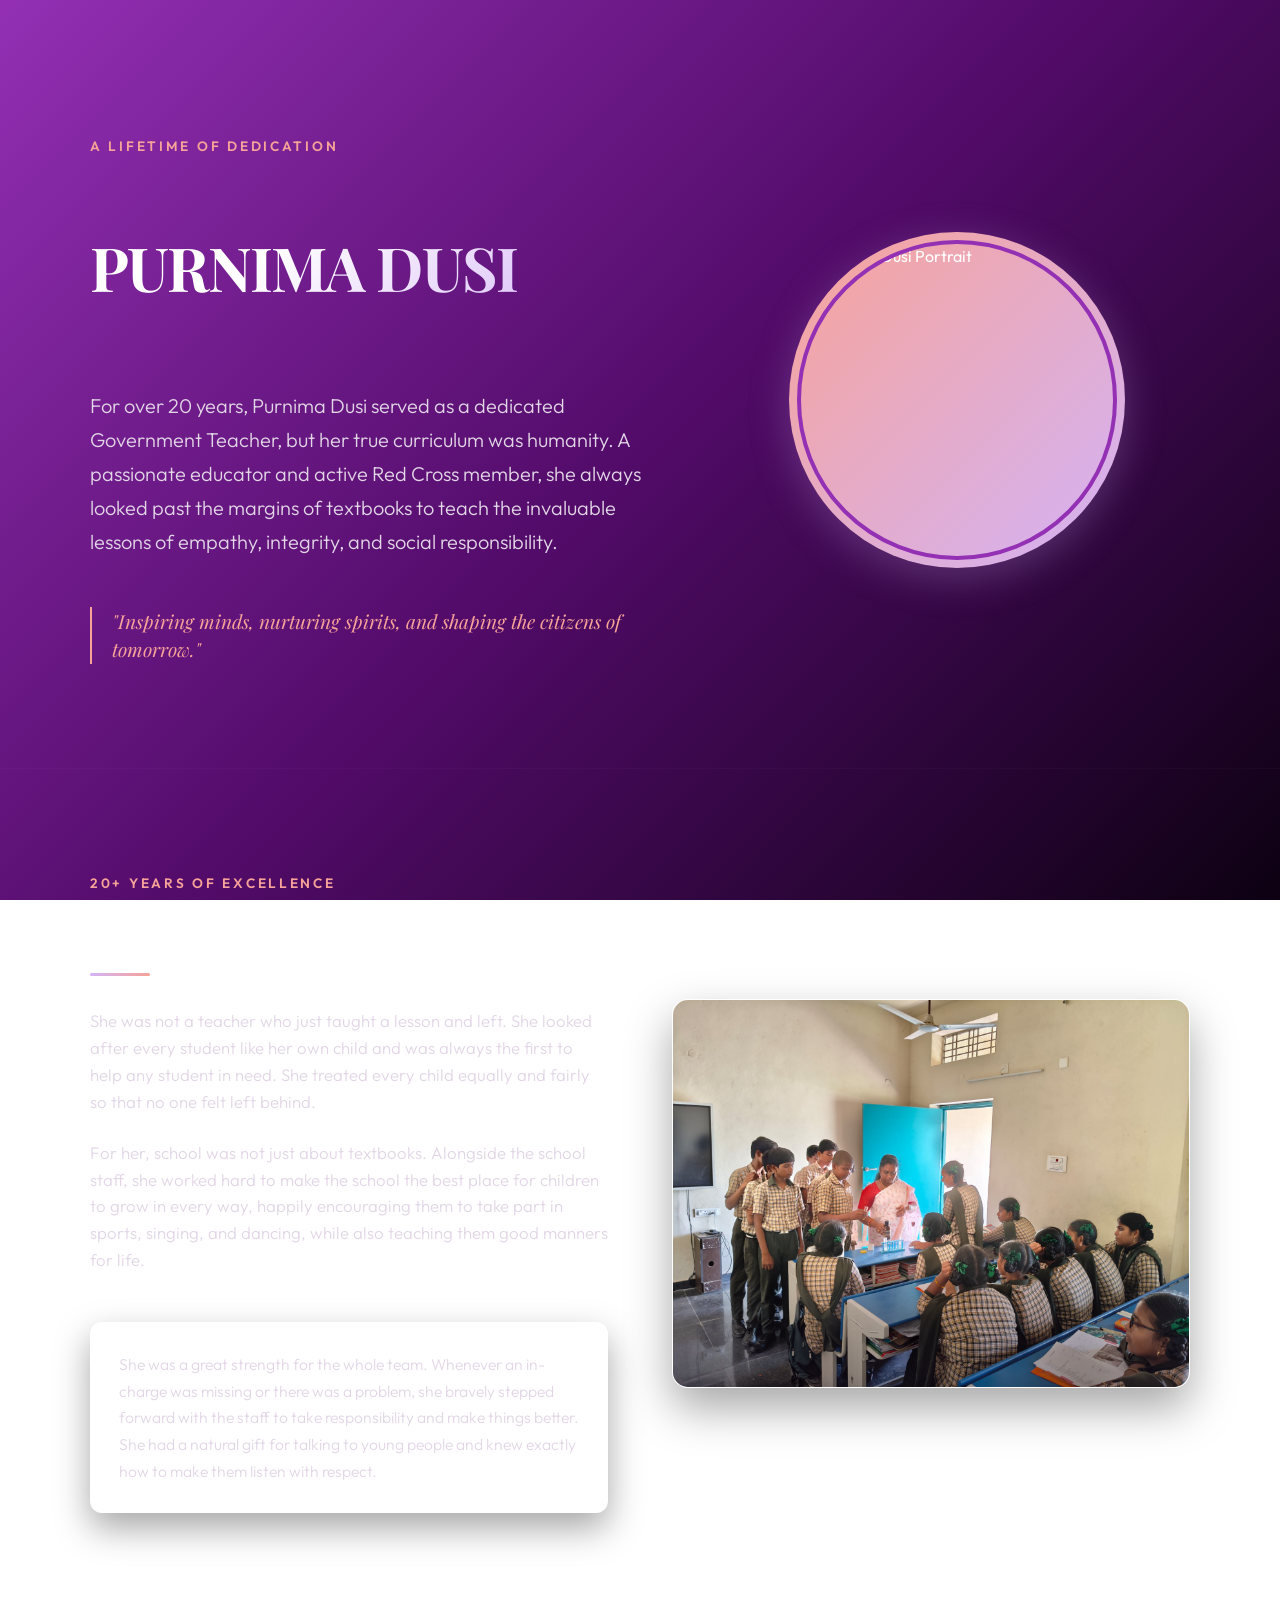
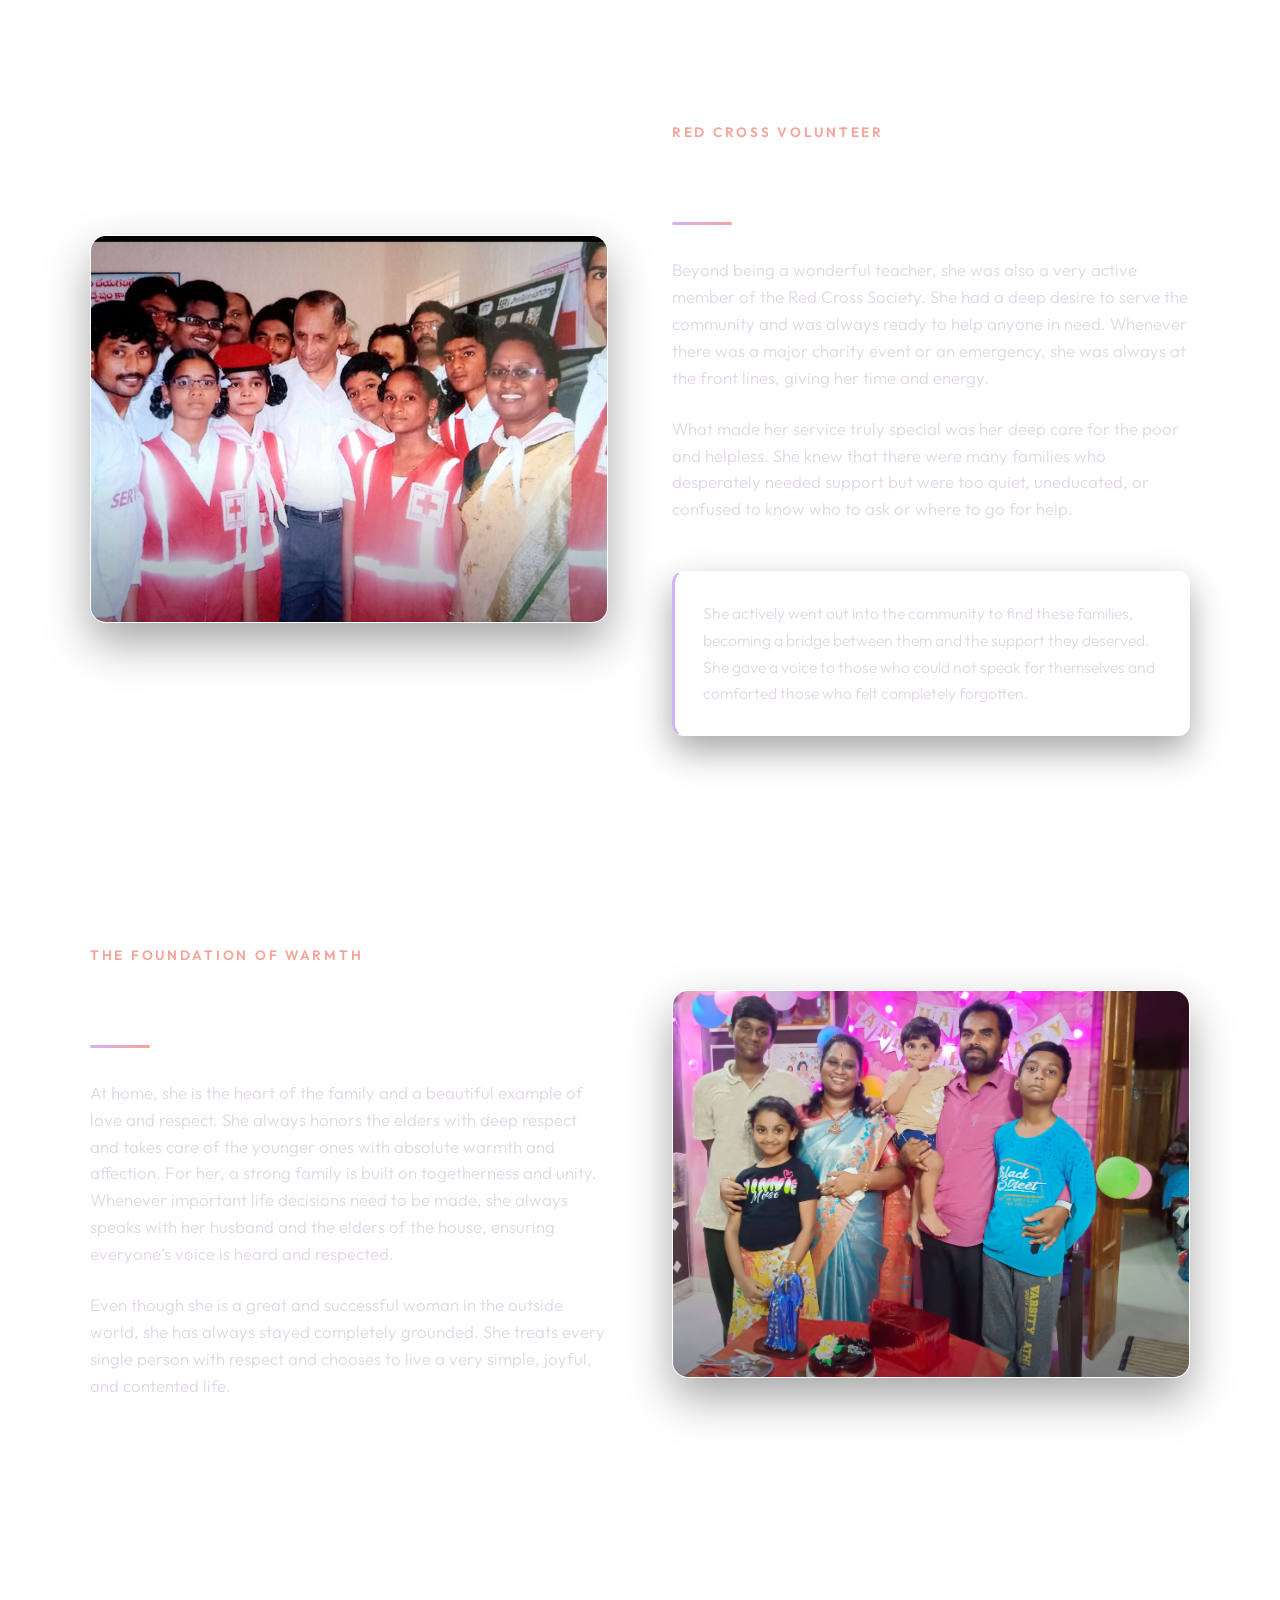
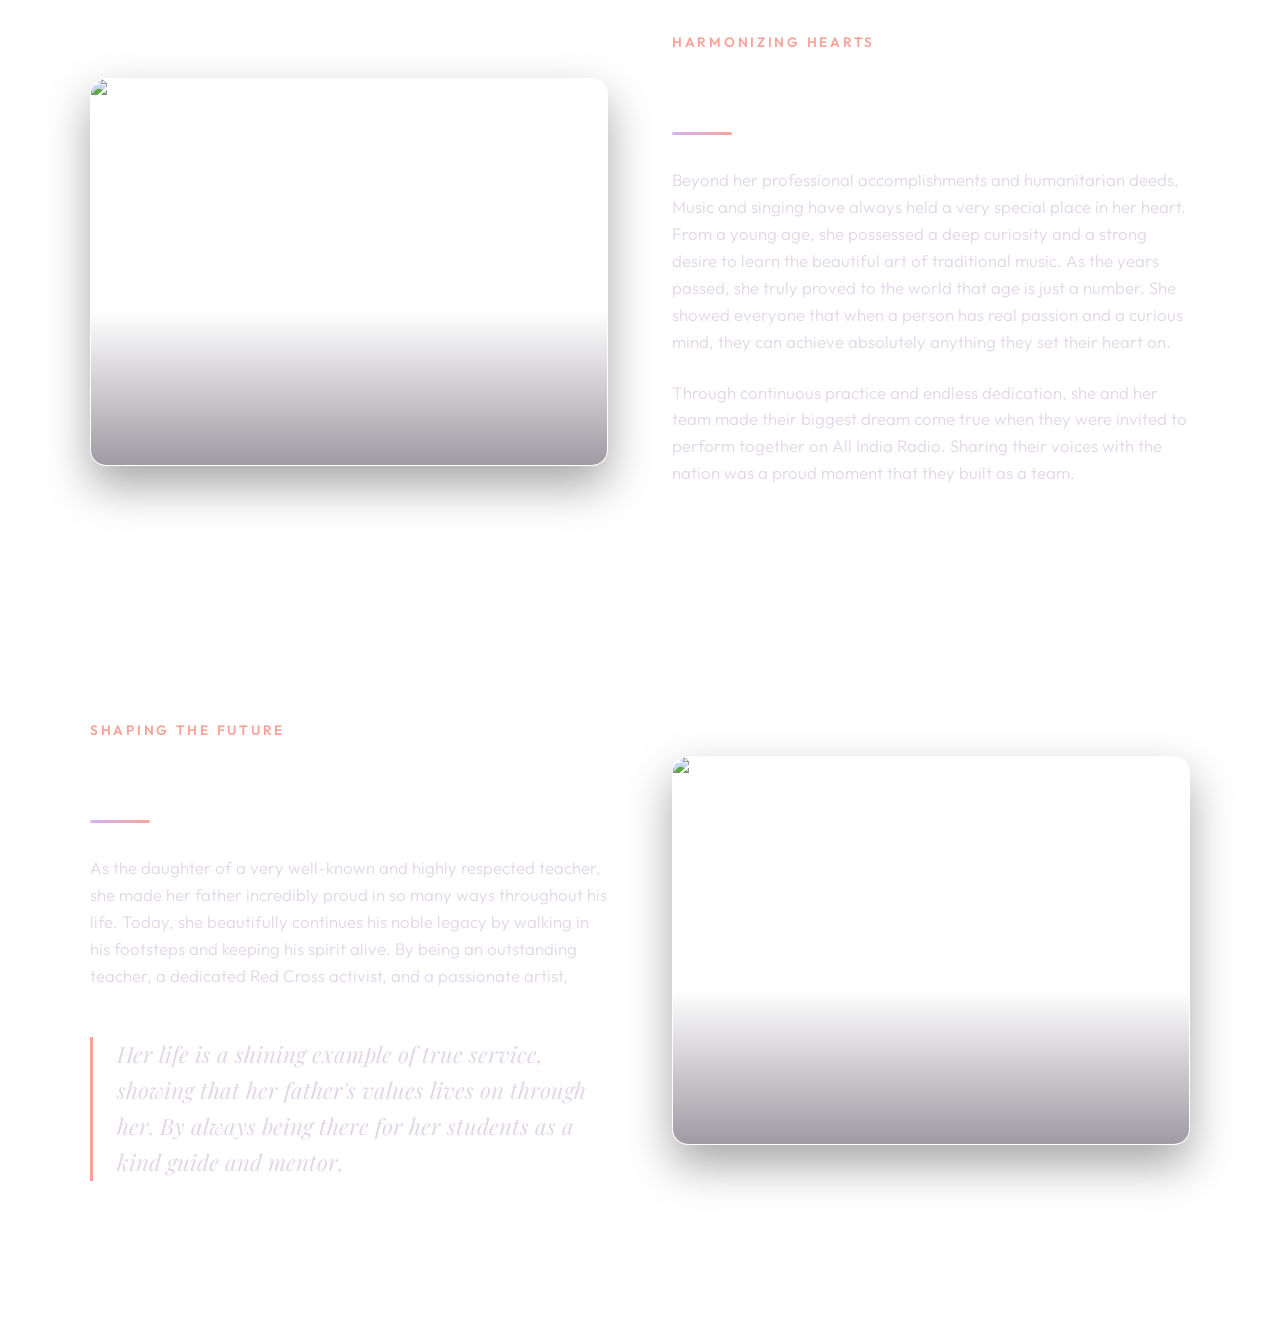
==== index.html @ 0628bf74 "Add files via upload" ====
<!DOCTYPE html>
<html lang="en">
<head>
    <meta charset="UTF-8">
    <meta name="viewport" content="width=device-width, initial-scale=1.0">
    <title>Purnima Dusi | A Lifetime of Empathy & Education</title>
    
    <!-- Google Fonts -->
    <link rel="preconnect" href="https://fonts.googleapis.com">
    <link rel="preconnect" href="https://fonts.gstatic.com" crossorigin>
    <link href="https://fonts.googleapis.com/css2?family=Outfit:wght@300;400;500;600;700&family=Playfair+Display:ital,wght@0,400;0,600;0,700;1,400&display=swap" rel="stylesheet">
    
    <link rel="stylesheet" href="style.css">
</head>
<body>

    <main class="main-content">
        
        <!-- Hero / About Section -->
        <!-- Hero / About Section -->
        <section class="section hero-section" id="profile">
            <div class="grid-container hero-grid">
                <span class="section-tagline">A Lifetime of Dedication</span>
                <h1 class="name">PURNIMA DUSI</h1>
                
                <div class="hero-image-wrapper">
                    <div class="image-border-glow">
                        <img src="./assets/profile.jpg" alt="Purnima Dusi Portrait" class="profile-img">
                    </div>
                </div>
                
                <div class="hero-description-block">
                    <p class="lead-text">
                        For over 20 years, Purnima Dusi served as a dedicated Government Teacher, 
                        but her true curriculum was humanity. A passionate educator and active Red Cross member,
                        she always looked past the margins of textbooks to teach the invaluable lessons of 
                        empathy, integrity, and social responsibility.
                    </p>
                    <blockquote class="hero-quote">
                        "Inspiring minds, nurturing spirits, and shaping the citizens of tomorrow."
                    </blockquote>
                </div>
            </div>
        </section>

        <!-- Profession Section -->
        <section class="section scroll-section" id="profession">
            <div class="grid-container item-grid">
                <div class="content-side">
                    <span class="section-tagline">20+ Years of Excellence</span>
                    <h2>Educator & Mentor</h2>
                    <div class="divider"></div>
                    <p>
                        She was not a teacher who just taught a lesson and left. She looked after every student
                        like her own child and was always the first to help any student in need. She treated every 
                        child equally and fairly so that no one felt left behind. 
                    </p>
                    <p>
                        For her, school was not just about textbooks. Alongside the school staff, she worked hard to make 
                        the school the best place for children to grow in every way, happily encouraging them to take 
                        part in sports, singing, and dancing, while also teaching them good manners for life.
                    </p>
                    <div class="highlight-box">
                        <p>
                            She was a great strength for the whole team. Whenever an in-charge was missing or there was a problem,
                            she bravely stepped forward with the staff to take responsibility and make things better. 
                            She had a natural gift for talking to young people and knew exactly how to make them listen with respect.
                        </p>
                    </div>
                </div>
                <div class="image-side">
                    <div class="panel-card-wrapper">
                        <img src="./assets/teaching.jpeg" alt="Purnima Dusi in classroom" class="panel-img">
                    </div>
                </div>
            </div>
        </section>

        <!-- Service Section -->
        <section class="section scroll-section" id="service">
            <div class="grid-container item-grid reverse-layout">
                <div class="content-side">
                    <span class="section-tagline">Red Cross Volunteer</span>
                    <h2>Humanitarian Service</h2>
                    <div class="divider"></div>
                    <p>
                        Beyond being a wonderful teacher, she was also a very active member of the Red Cross Society.
                        She had a deep desire to serve the community and was always ready to help anyone in need.
                        Whenever there was a major charity event or an emergency, she was always at the front lines,
                        giving her time and energy.
                    </p>
                    <p>
                        What made her service truly special was her deep care for the poor and helpless. 
                        She knew that there were many families who desperately needed support but were too quiet,
                        uneducated, or confused to know who to ask or where to go for help.
                    </p>
                    <div class="highlight-box accent-highlight">
                        <p>
                            She actively went out into the community to find these families, becoming a bridge between 
                            them and the support they deserved. She gave a voice to those who could not speak for 
                            themselves and comforted those who felt completely forgotten.
                        </p>
                    </div>
                </div>
                <div class="image-side">
                    <div class="panel-card-wrapper">
                        <img src="./assets/redcross.jpeg" alt="Purnima Dusi Red Cross Service" class="panel-img">
                    </div>
                </div>
            </div>
        </section>

        <!-- Family Section -->
        <section class="section scroll-section" id="family">
            <div class="grid-container item-grid">
                <div class="content-side">
                    <span class="section-tagline">The Foundation of Warmth</span>
                    <h2>A Great Family Woman</h2>
                    <div class="divider"></div>
                    <p>
                        At home, she is the heart of the family and a beautiful example of love and respect. She always 
                        honors the elders with deep respect and takes care of the younger ones with absolute warmth and 
                        affection. For her, a strong family is built on togetherness and unity. Whenever important life 
                        decisions need to be made, she always speaks with her husband and the elders of the house, 
                        ensuring everyone’s voice is heard and respected.
                    </p>
                    <p>
                        Even though she is a great and successful woman in the outside world, she has always stayed 
                        completely grounded. She treats every single person with respect and chooses to live a very 
                        simple, joyful, and contented life.
                    </p>
                </div>
                <div class="image-side">
                    <div class="panel-card-wrapper">
                        <img src="./assets/family.jpeg" alt="Family Memories" class="panel-img">
                    </div>
                </div>
            </div>
        </section>

        <!-- Music Section -->
        <section class="section scroll-section" id="music">
            <div class="grid-container item-grid reverse-layout">
                <div class="content-side">
                    <span class="section-tagline">Harmonizing Hearts</span>
                    <h2>Love for Music</h2>
                    <div class="divider"></div>
                    <p>
                        Beyond her professional accomplishments and humanitarian deeds, Music and singing have always held a
                        very special place in her heart. From a young age, she possessed a deep curiosity and a strong desire 
                        to learn the beautiful art of traditional music. As the years passed, she truly proved to the world 
                        that age is just a number. She showed everyone that when a person has real passion and a curious mind,
                        they can achieve absolutely anything they set their heart on.
                    </p>
                    <p>
                        Through continuous practice and endless dedication, she and her team made their biggest dream come
                        true when they were invited to perform together on All India Radio. Sharing their voices with the nation 
                        was a proud moment that they built as a team.
                    </p>
                </div>
                <div class="image-side">
                    <div class="panel-card-wrapper">
                        <img src="./assets/air.jpg" alt="Music and Art" class="panel-img">
                    </div>
                </div>
            </div>
        </section>

        <!-- Legacy Section -->
        <section class="section scroll-section" id="legacy">
            <div class="grid-container item-grid">
                <div class="content-side">
                    <span class="section-tagline">Shaping the Future</span>
                    <h2>A great Legacy</h2>
                    <div class="divider"></div>
                    <p>
                        As the daughter of a very well-known and highly respected teacher, she made her father incredibly proud 
                        in so many ways throughout his life. Today, she beautifully continues his noble legacy by walking in 
                        his footsteps and keeping his spirit alive. By being an outstanding teacher, a dedicated Red Cross 
                        activist, and a passionate artist,
                    </p>
                    <blockquote class="large-quote">
                        Her life is a shining example of true service, showing that her father's values lives on through 
                        her. By always being there for her students as a kind guide and mentor,
                    </blockquote>
                </div>
                <div class="image-side">
                    <div class="panel-card-wrapper">
                        <img src="./assets/legacy.jpg" alt="Legacy and Respect" class="panel-img">
                    </div>
                </div>
            </div>
        </section>

    </main>

    <!-- Interactive Logic -->
    <script src="script.js"></script>
</body>
</html>
---- style.css ----
/* ==========================================
   DESIGN SYSTEM & CUSTOM VARIABLES
   ========================================== */
:root {
    --bg-primary: #9330b4;
    --bg-secondary: #520b69;
    --bg-tertiary: #0d0112;
    
    --text-primary: #ffffff;
    --text-secondary: #e2d6e6;
    --text-muted: #a692ab;
    
    --accent-lavender: #d3b3f7;
    --accent-rose: #f7a399;
    --accent-glow: rgba(211, 179, 247, 0.25);
    
    --glass-bg: rgba(255, 255, 255, 0.03);
    --glass-border: rgba(255, 255, 255, 0.07);
    --glass-shadow: rgba(0, 0, 0, 0.35);
    
    --font-heading: 'Playfair Display', Georgia, serif;
    --font-body: 'Outfit', sans-serif;
    
    --transition-smooth: all 0.4s cubic-bezier(0.16, 1, 0.3, 1);
    --transition-quick: all 0.2s ease;
}

/* ==========================================
   RESET & GLOBAL BASICS
   ========================================== */
* {
    margin: 0;
    padding: 0;
    box-sizing: border-box;
}

html {
    scroll-behavior: smooth;
    font-size: 16px;
}

body {
    background: linear-gradient(135deg, var(--bg-primary) 0%, var(--bg-secondary) 50%, var(--bg-tertiary) 100%);
    background-attachment: fixed;
    color: var(--text-primary);
    font-family: var(--font-body);
    line-height: 1.6;
    overflow-x: hidden;
    min-height: 100vh;
    display: flex;
    flex-direction: column;
}

/* Custom Scrollbar */
::-webkit-scrollbar {
    width: 8px;
}
::-webkit-scrollbar-track {
    background: var(--bg-primary);
}
::-webkit-scrollbar-thumb {
    background: var(--glass-border);
    border-radius: 4px;
}
::-webkit-scrollbar-thumb:hover {
    background: var(--accent-lavender);
}

/* ==========================================
   TYPOGRAPHY
   ========================================== */
h1, h2, h3 {
    font-family: var(--font-heading);
    font-weight: 600;
    letter-spacing: -0.02em;
    line-height: 1.2;
}

h2 {
    font-size: 2.2rem;
    color: var(--text-primary);
    margin-bottom: 1.5rem;
}

p {
    font-size: 1.05rem;
    color: var(--text-secondary);
    margin-bottom: 1.5rem;
    font-weight: 300;
}

.section-tagline {
    font-family: var(--font-body);
    font-size: 0.85rem;
    text-transform: uppercase;
    letter-spacing: 0.2em;
    color: var(--accent-rose);
    display: inline-block;
    margin-bottom: 0.75rem;
    font-weight: 600;
}

/* ==========================================
   LAYOUT STRUCTURE
   ========================================== */
.main-content {
    flex: 1;
    padding: 2rem 0;
}

.section {
    padding: 6.5rem 2rem;
    display: flex;
    justify-content: center;
    align-items: center;
    border-bottom: 1px solid rgba(255, 255, 255, 0.02);
}

.grid-container {
    max-width: 1100px;
    width: 100%;
    display: grid;
    gap: 4rem;
    align-items: center;
}

.hero-grid {
    grid-template-columns: 1.1fr 0.9fr;
    grid-template-rows: auto auto auto;
    align-items: center;
}

.hero-grid .section-tagline {
    grid-column: 1;
    grid-row: 1;
}

.hero-grid .name {
    grid-column: 1;
    grid-row: 2;
    font-size: 3.8rem;
    font-weight: 700;
    margin-bottom: 1.5rem;
    line-height: 1.1;
    text-align: left;
    text-shadow: none;
    letter-spacing: -0.03em;
    background: linear-gradient(135deg, var(--text-primary) 30%, var(--accent-lavender) 100%);
    -webkit-background-clip: text;
    background-clip: text;
    -webkit-text-fill-color: transparent;
}

.hero-grid .hero-description-block {
    grid-column: 1;
    grid-row: 3;
    display: flex;
    flex-direction: column;
    justify-content: center;
}

.hero-grid .hero-image-wrapper {
    grid-column: 2;
    grid-row: 1 / span 3;
    display: flex;
    justify-content: center;
    align-items: center;
}

.image-border-glow {
    position: relative;
    border-radius: 50%;
    padding: 8px;
    background: linear-gradient(135deg, var(--accent-rose), var(--accent-lavender));
    box-shadow: 0 10px 40px var(--accent-glow);
    animation: floatGlow 6s ease-in-out infinite alternate;
}

.profile-img {
    width: 320px;
    height: 320px;
    border-radius: 50%;
    object-fit: cover;
    display: block;
    border: 4px solid var(--bg-primary);
}

@keyframes floatGlow {
    0% {
        transform: translateY(0px);
        box-shadow: 0 10px 30px var(--accent-glow);
    }
    100% {
        transform: translateY(-12px);
        box-shadow: 0 20px 50px rgba(211, 179, 247, 0.4);
    }
}

.item-grid {
    grid-template-columns: 1fr 1fr;
}

/* Alternating / Zig-zag Layout for grids */
.reverse-layout .content-side {
    order: 2;
}
.reverse-layout .image-side {
    order: 1;
}

.lead-text {
    font-size: 1.25rem;
    line-height: 1.7;
    color: var(--text-secondary);
    margin-bottom: 2rem;
    font-weight: 300;
}

.hero-quote {
    font-family: var(--font-heading);
    font-size: 1.2rem;
    font-style: italic;
    color: var(--accent-rose);
    border-left: 2px solid var(--accent-rose);
    padding-left: 1.25rem;
    margin-top: 1rem;
    line-height: 1.5;
}

/* ==========================================
   GENERAL CARDS & INTERIOR PANELS
   ========================================== */
.content-side {
    display: flex;
    flex-direction: column;
    justify-content: center;
}

.divider {
    width: 60px;
    height: 3px;
    background: linear-gradient(to right, var(--accent-lavender), var(--accent-rose));
    margin-bottom: 2rem;
    border-radius: 2px;
}

.highlight-box {
    background: var(--glass-bg);
    border: 1px solid var(--glass-border);
    border-radius: 12px;
    padding: 1.75rem;
    margin-top: 1.5rem;
    box-shadow: 0 15px 35px var(--glass-shadow);
    backdrop-filter: blur(8px);
    -webkit-backdrop-filter: blur(8px);
}

.highlight-box p {
    font-size: 0.98rem;
    margin-bottom: 0;
    color: var(--text-secondary);
    line-height: 1.7;
    font-weight: 300;
}

.accent-highlight {
    border-left: 3px solid var(--accent-lavender);
}

.large-quote {
    font-family: var(--font-heading);
    font-size: 1.4rem;
    font-style: italic;
    color: var(--text-secondary);
    line-height: 1.6;
    margin-top: 1.5rem;
    border-left: 3px solid var(--accent-rose);
    padding-left: 1.5rem;
}

/* Panel Card Image Style */
.image-side {
    display: flex;
    justify-content: center;
    align-items: center;
}

.panel-card-wrapper {
    position: relative;
    border-radius: 16px;
    overflow: hidden;
    box-shadow: 0 20px 45px var(--glass-shadow);
    border: 1px solid var(--glass-border);
    transition: var(--transition-smooth);
    background: var(--glass-bg);
    width: 100%;
    aspect-ratio: 4 / 3;
}

.panel-card-wrapper::after {
    content: '';
    position: absolute;
    top: 0;
    left: 0;
    width: 100%;
    height: 100%;
    background: linear-gradient(to bottom, transparent 60%, rgba(18, 3, 23, 0.4));
    pointer-events: none;
}

.panel-img {
    width: 100%;
    height: 100%;
    object-fit: cover;
    display: block;
    transition: var(--transition-smooth);
}

.panel-card-wrapper:hover {
    transform: translateY(-8px) scale(1.01);
    border-color: rgba(211, 179, 247, 0.3);
    box-shadow: 0 25px 50px rgba(211, 179, 247, 0.1);
}

.panel-card-wrapper:hover .panel-img {
    transform: scale(1.05);
}

/* ==========================================
   RESPONSIVE DESIGN (MEDIA QUERIES)
   ========================================== */

/* Tablet & Smaller Devices */
@media (max-width: 992px) {
    html {
        font-size: 15px;
    }
    
    .section {
        padding: 5rem 1.5rem;
    }
    
    .grid-container {
        gap: 3rem;
    }
    
    .hero-grid,
    .item-grid {
        grid-template-columns: 1fr;
    }
    
    /* Reset grid lines on mobile/tablet to follow natural HTML order */
    .hero-grid {
        grid-template-rows: auto;
        gap: 2rem;
        text-align: center;
    }
    
    .hero-grid .section-tagline {
        grid-column: unset;
        grid-row: unset;
    }
    
    .hero-grid .name {
        grid-column: unset;
        grid-row: unset;
        text-align: center;
        font-size: 3.2rem;
        margin-bottom: 1rem;
    }
    
    .hero-grid .hero-image-wrapper {
        grid-column: unset;
        grid-row: unset;
        margin: 1.5rem auto;
    }
    
    .hero-grid .hero-description-block {
        grid-column: unset;
        grid-row: unset;
        text-align: center;
    }
    
    /* Remove alternating order on tablet for neat stack */
    .reverse-layout .content-side {
        order: unset;
    }
    .reverse-layout .image-side {
        order: unset;
    }
    
    .lead-text {
        text-align: center;
    }
    
    .hero-quote {
        text-align: left;
        display: inline-block;
        max-width: 500px;
    }
    
    .profile-img {
        width: 280px;
        height: 280px;
    }
    
    .panel-card-wrapper {
        max-width: 600px;
        margin: 0 auto;
    }
}

/* Mobile Devices */
@media (max-width: 768px) {
    .hero-grid .name {
        font-size: 2.5rem;
    }
    
    .lead-text {
        font-size: 1.1rem;
    }
    
    h2 {
        font-size: 1.8rem;
    }
    
    .panel-card-wrapper {
        aspect-ratio: 16 / 10;
    }
}
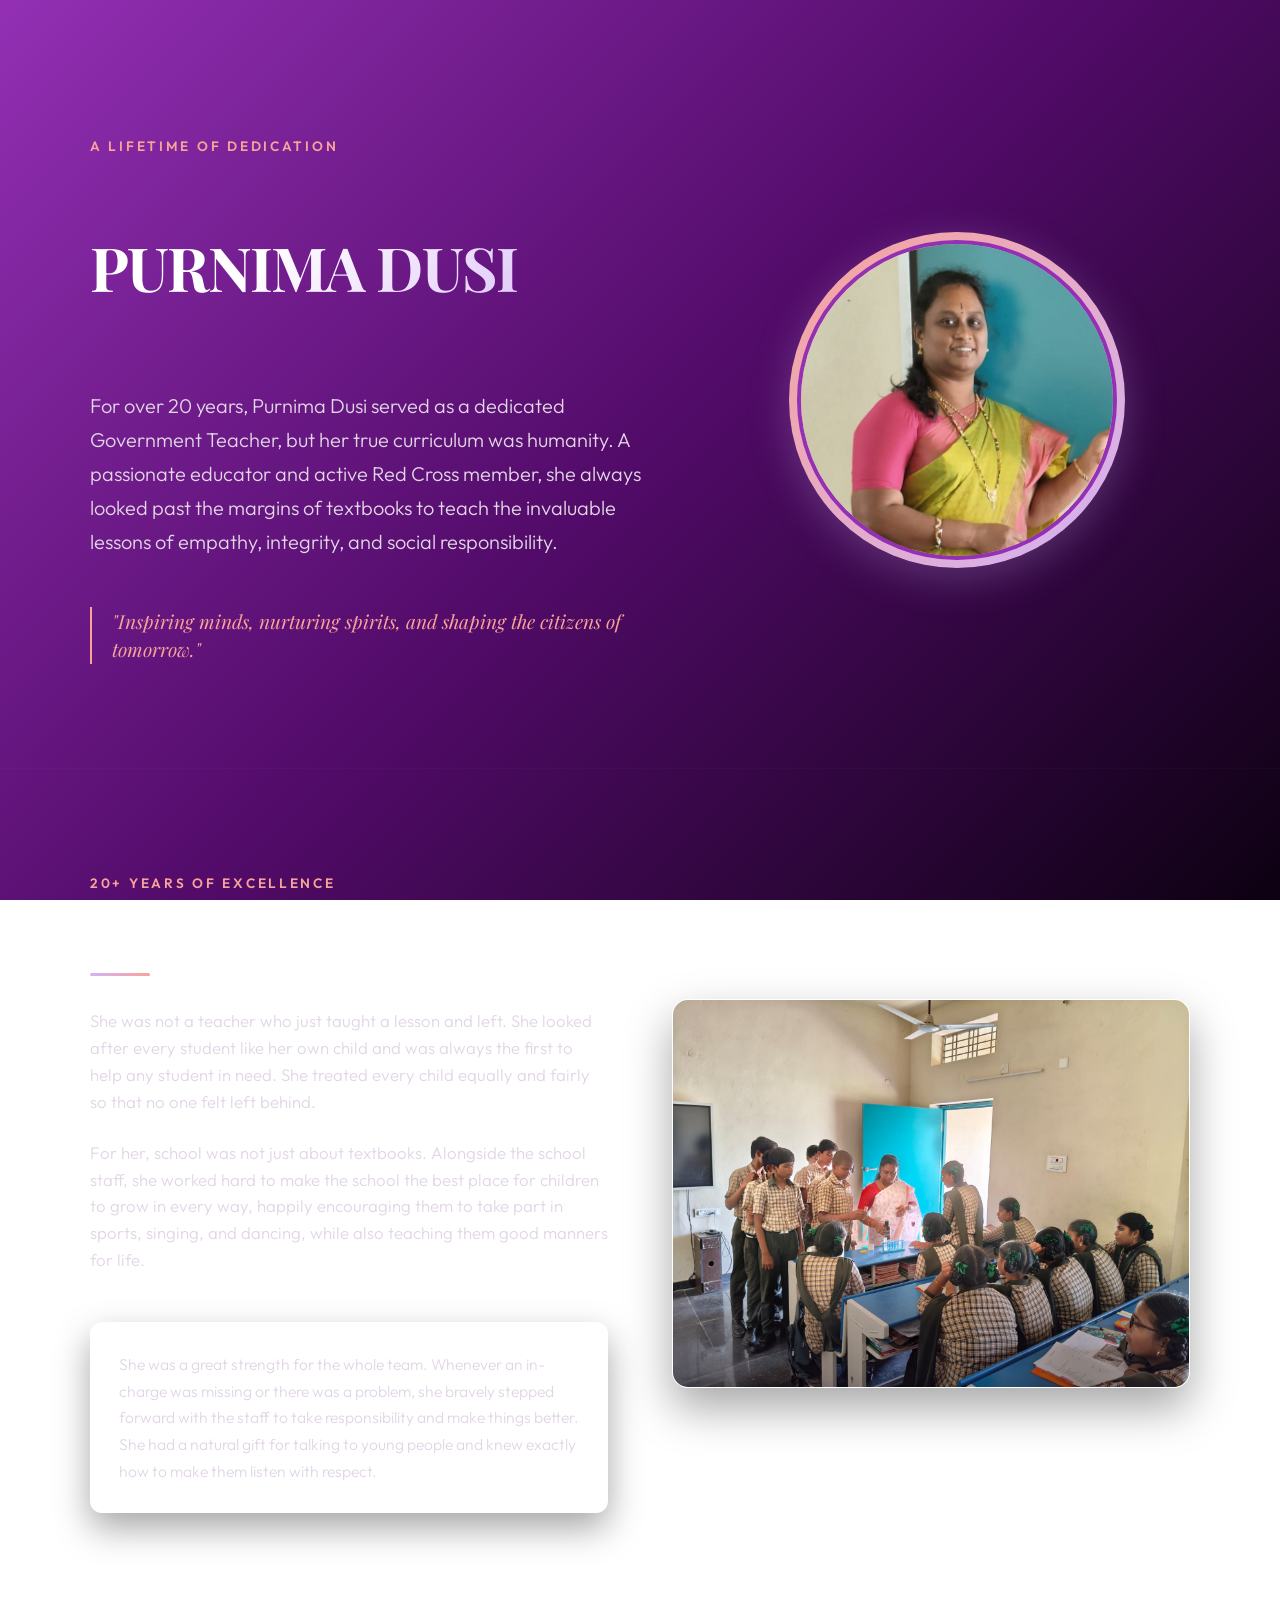
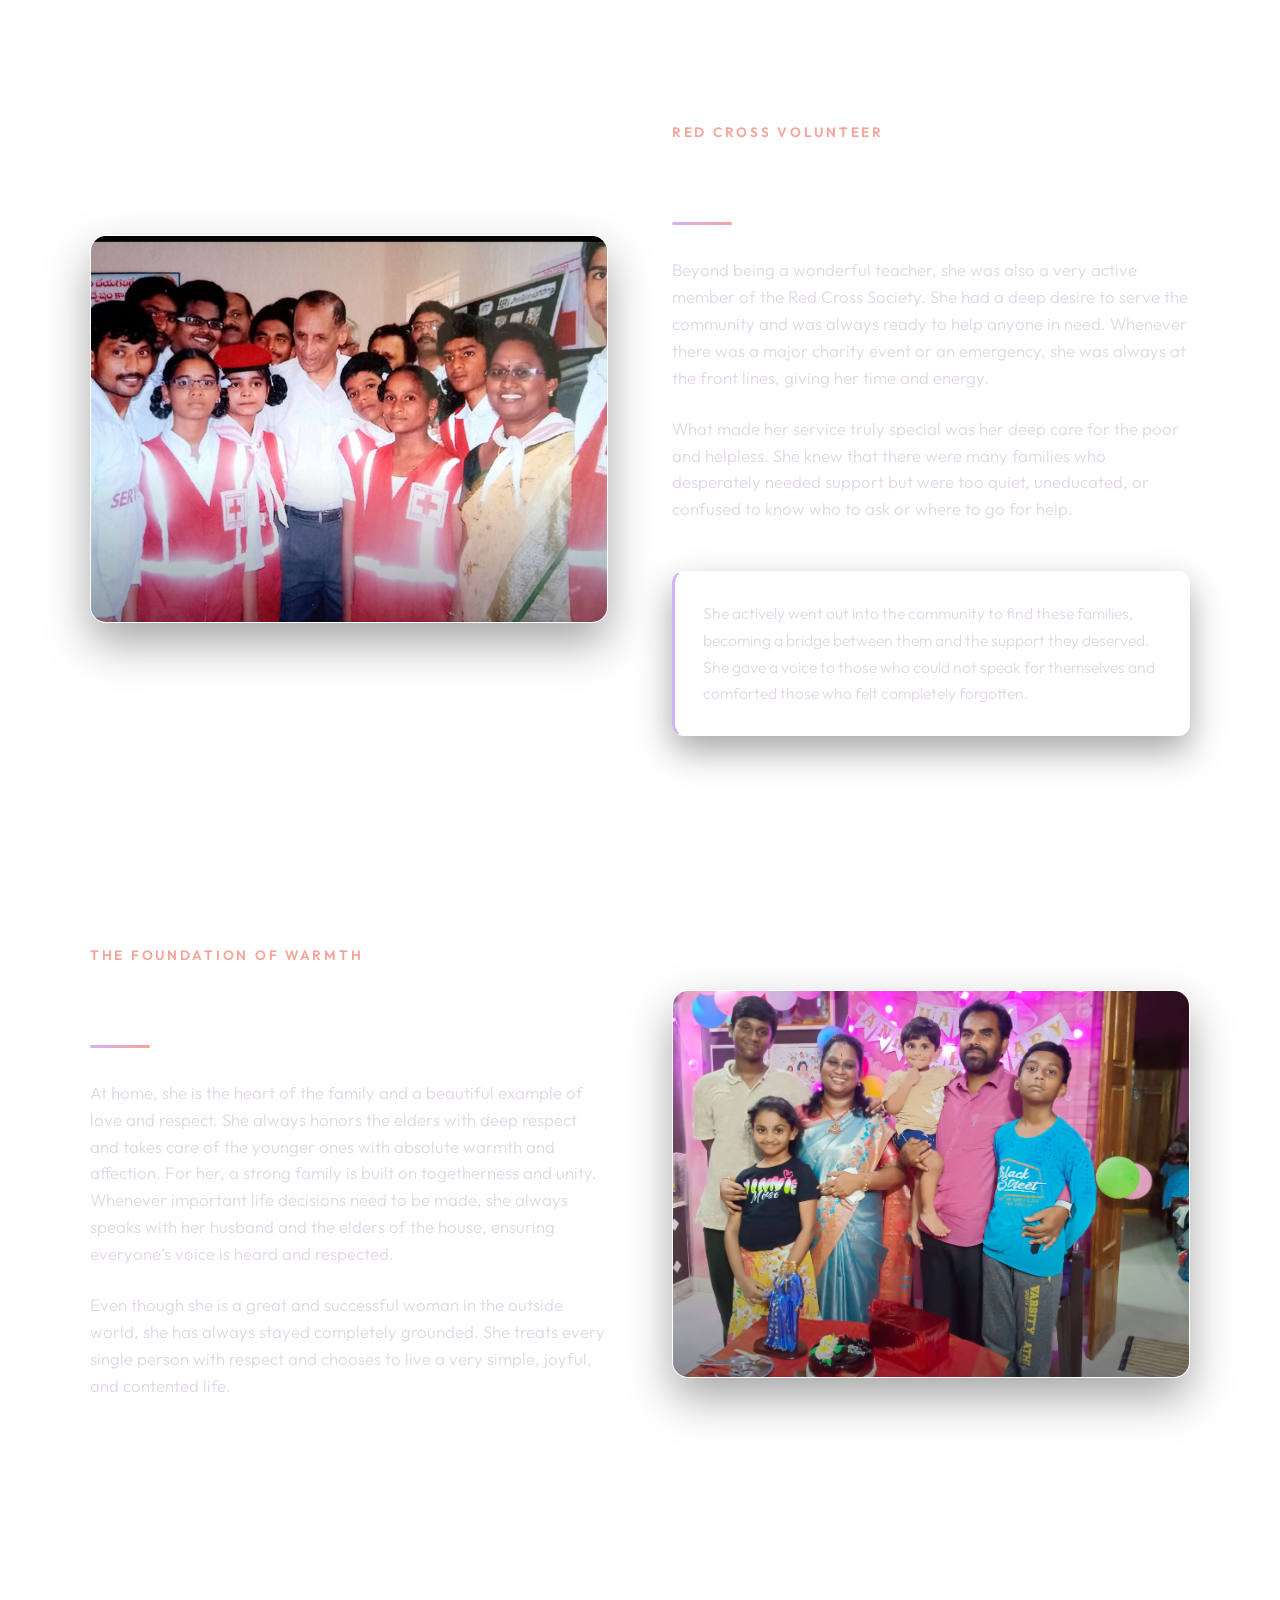
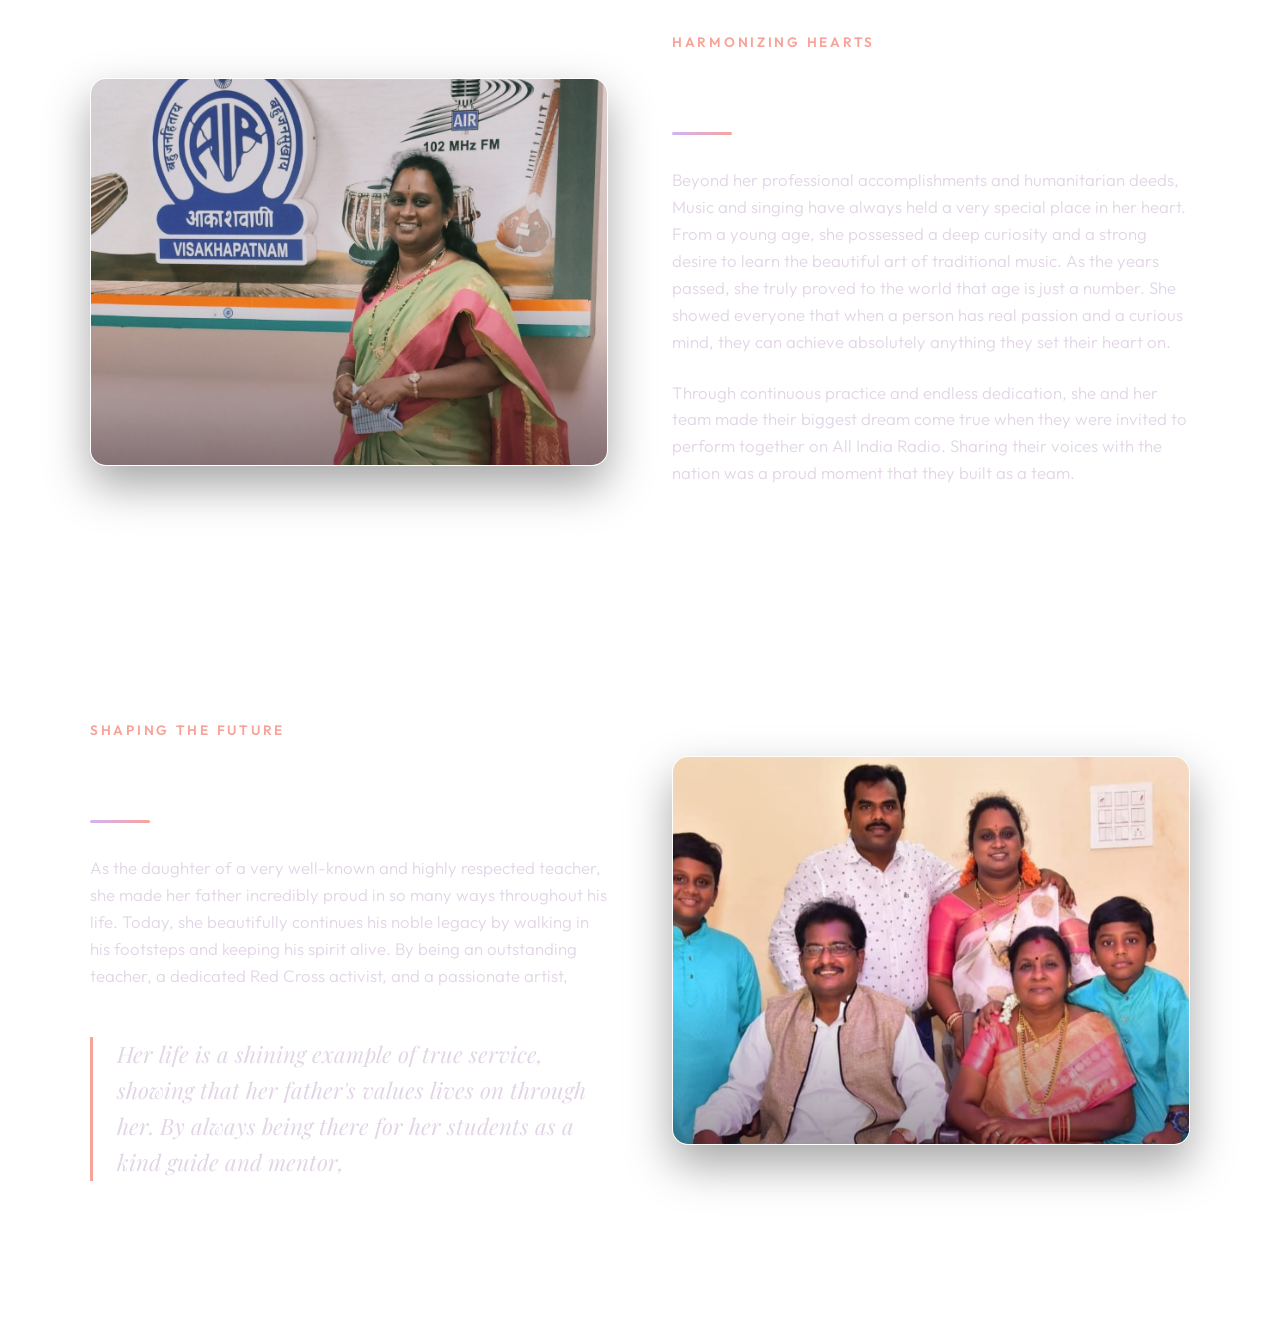
==== commit 983e3077: "Update index.html" ====
--- a/index.html
+++ b/index.html
@@ -25,7 +25,7 @@
                 
                 <div class="hero-image-wrapper">
                     <div class="image-border-glow">
-                        <img src="./assets/profile.jpg" alt="Purnima Dusi Portrait" class="profile-img">
+                        <img src="./assets/profile.JPG" alt="Purnima Dusi Portrait" class="profile-img">
                     </div>
                 </div>
                 
@@ -160,7 +160,7 @@
                 </div>
                 <div class="image-side">
                     <div class="panel-card-wrapper">
-                        <img src="./assets/air.jpg" alt="Music and Art" class="panel-img">
+                        <img src="./assets/air.JPG" alt="Music and Art" class="panel-img">
                     </div>
                 </div>
             </div>
@@ -186,7 +186,7 @@
                 </div>
                 <div class="image-side">
                     <div class="panel-card-wrapper">
-                        <img src="./assets/legacy.jpg" alt="Legacy and Respect" class="panel-img">
+                        <img src="./assets/legacy.JPG" alt="Legacy and Respect" class="panel-img">
                     </div>
                 </div>
             </div>
@@ -197,4 +197,4 @@
     <!-- Interactive Logic -->
     <script src="script.js"></script>
 </body>
-</html>+</html>
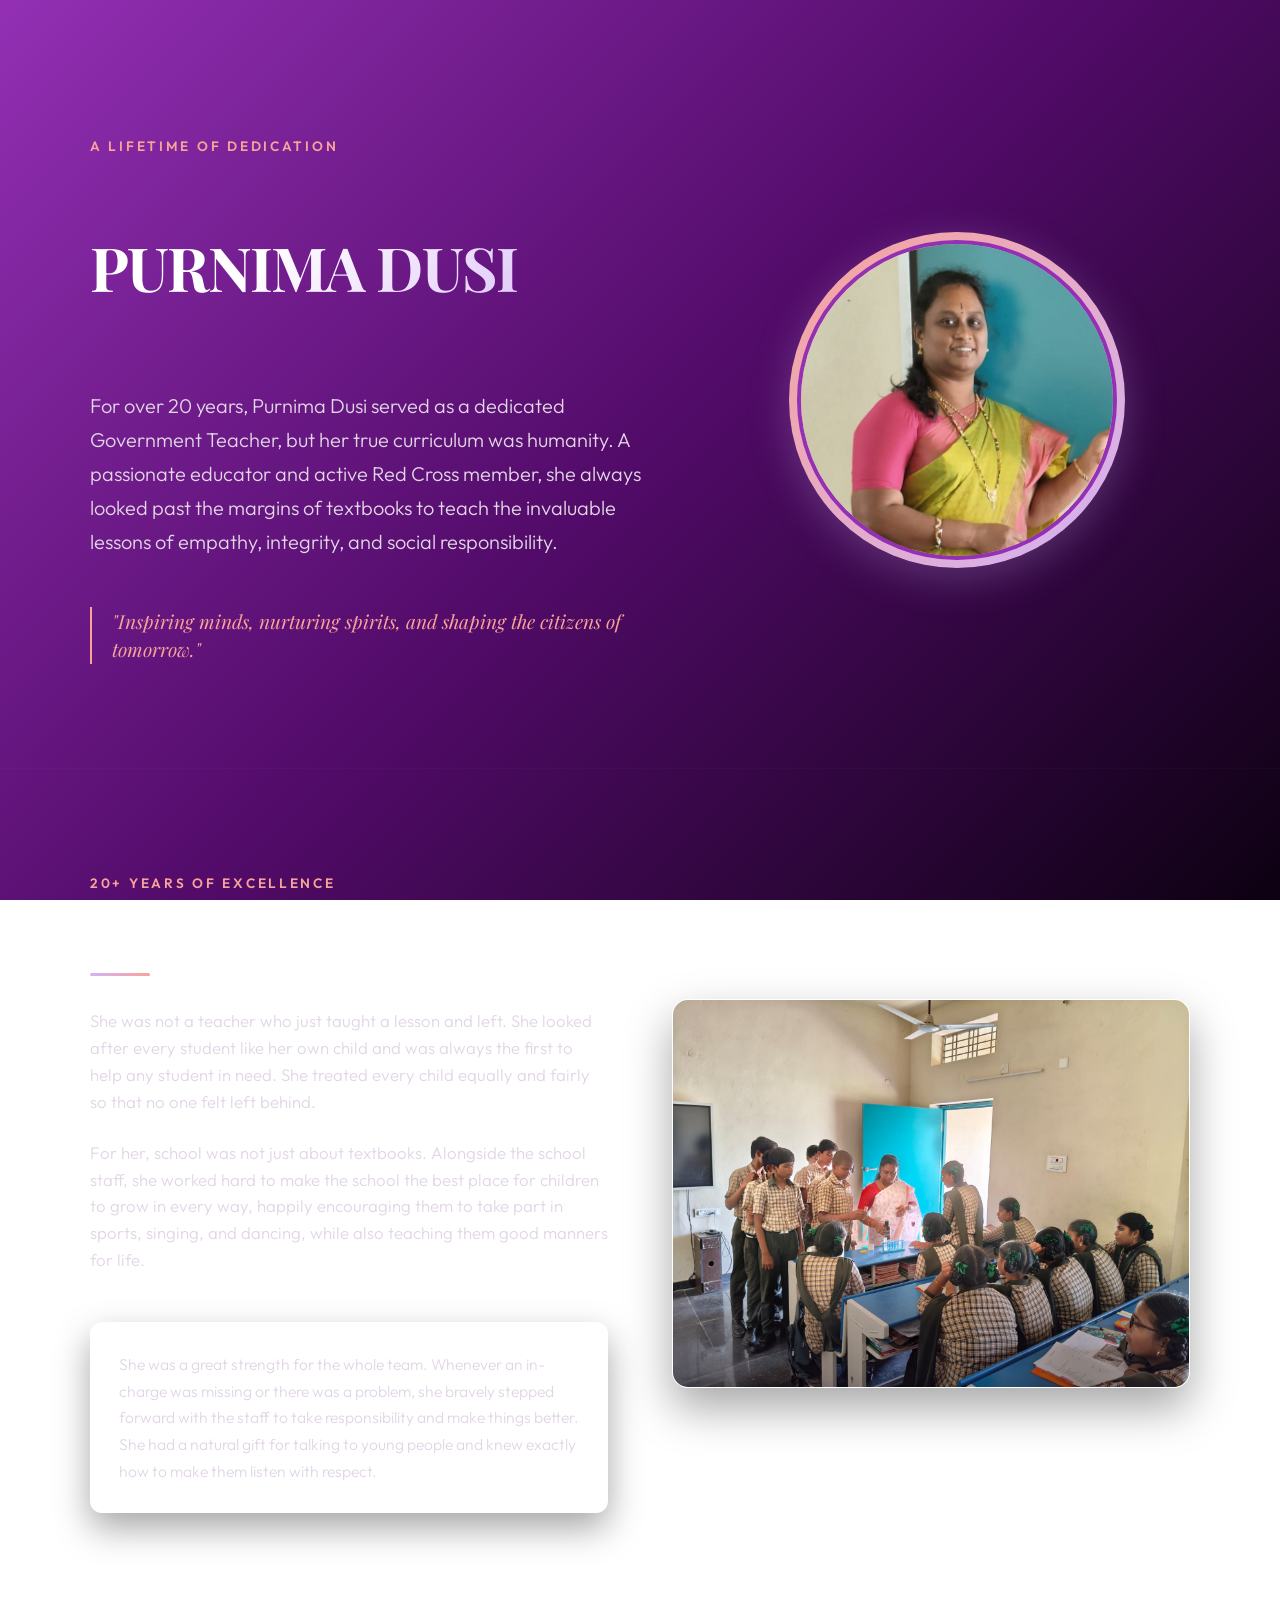
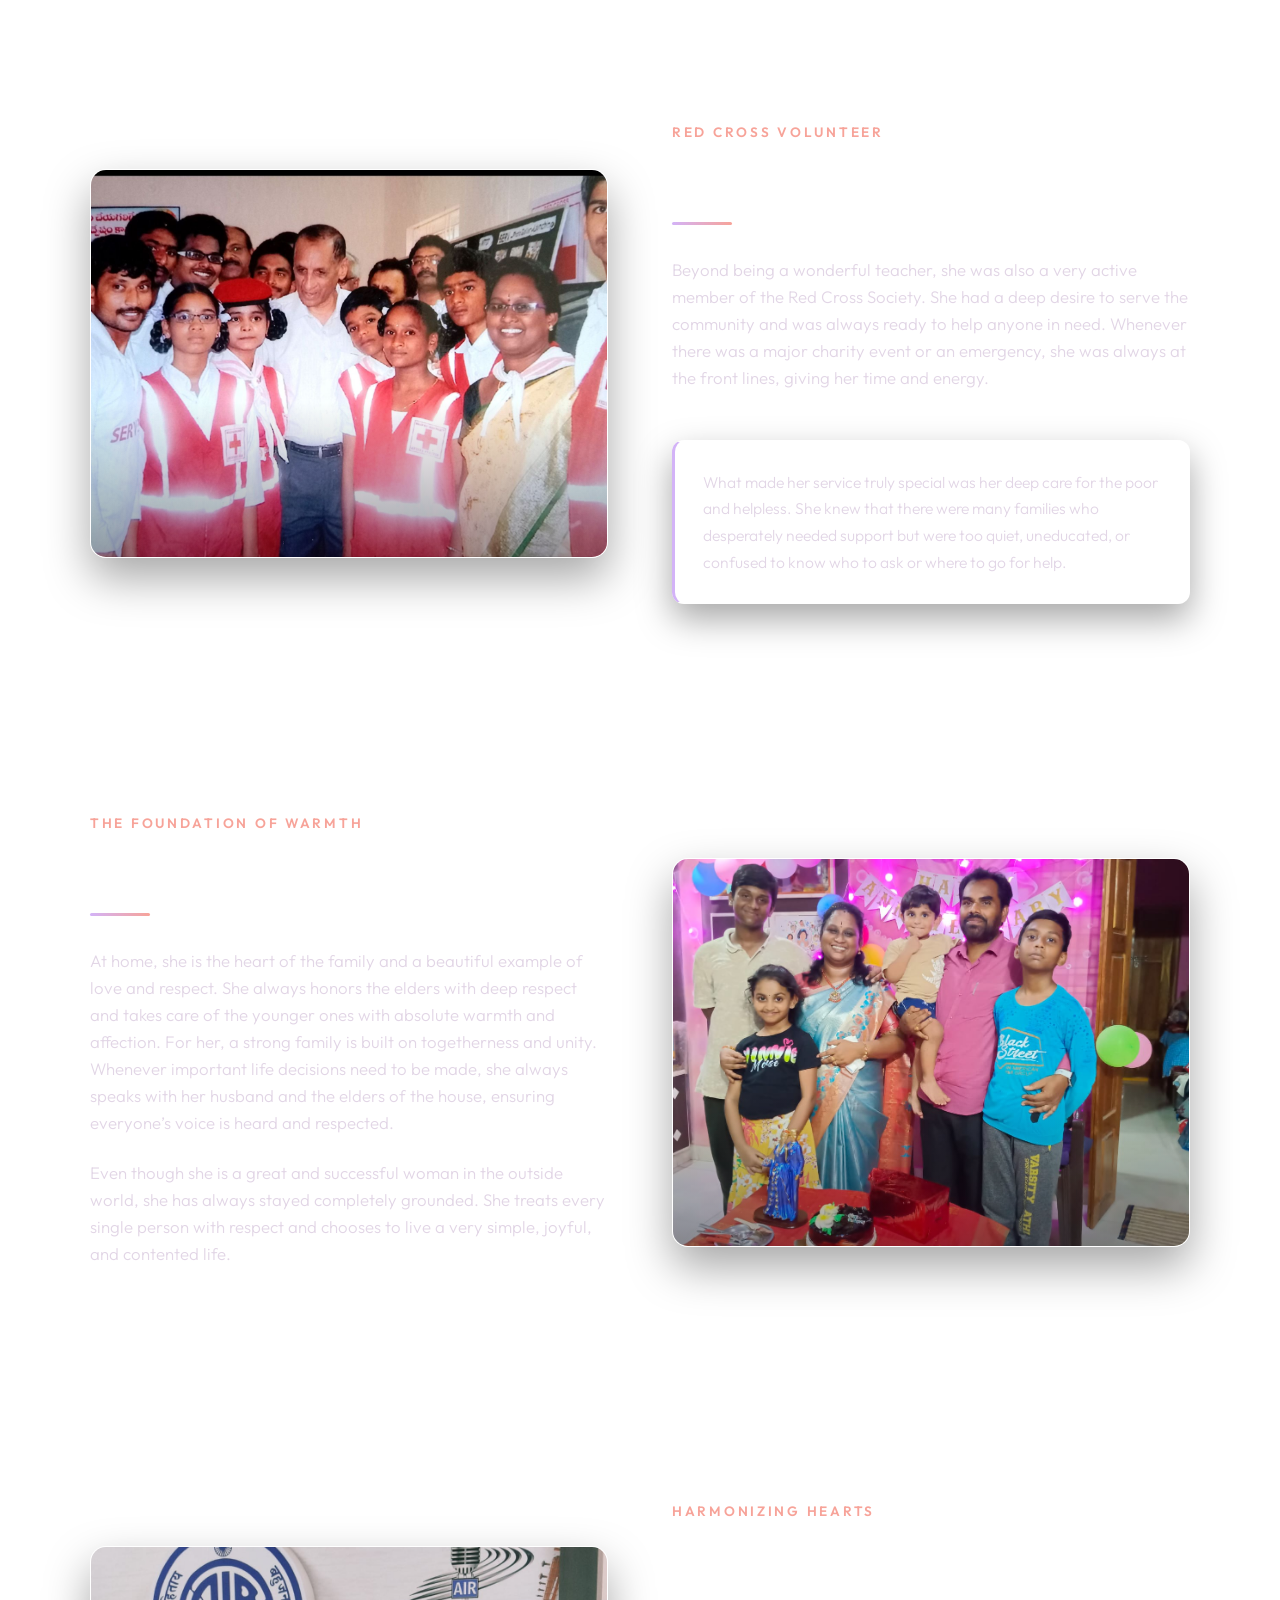
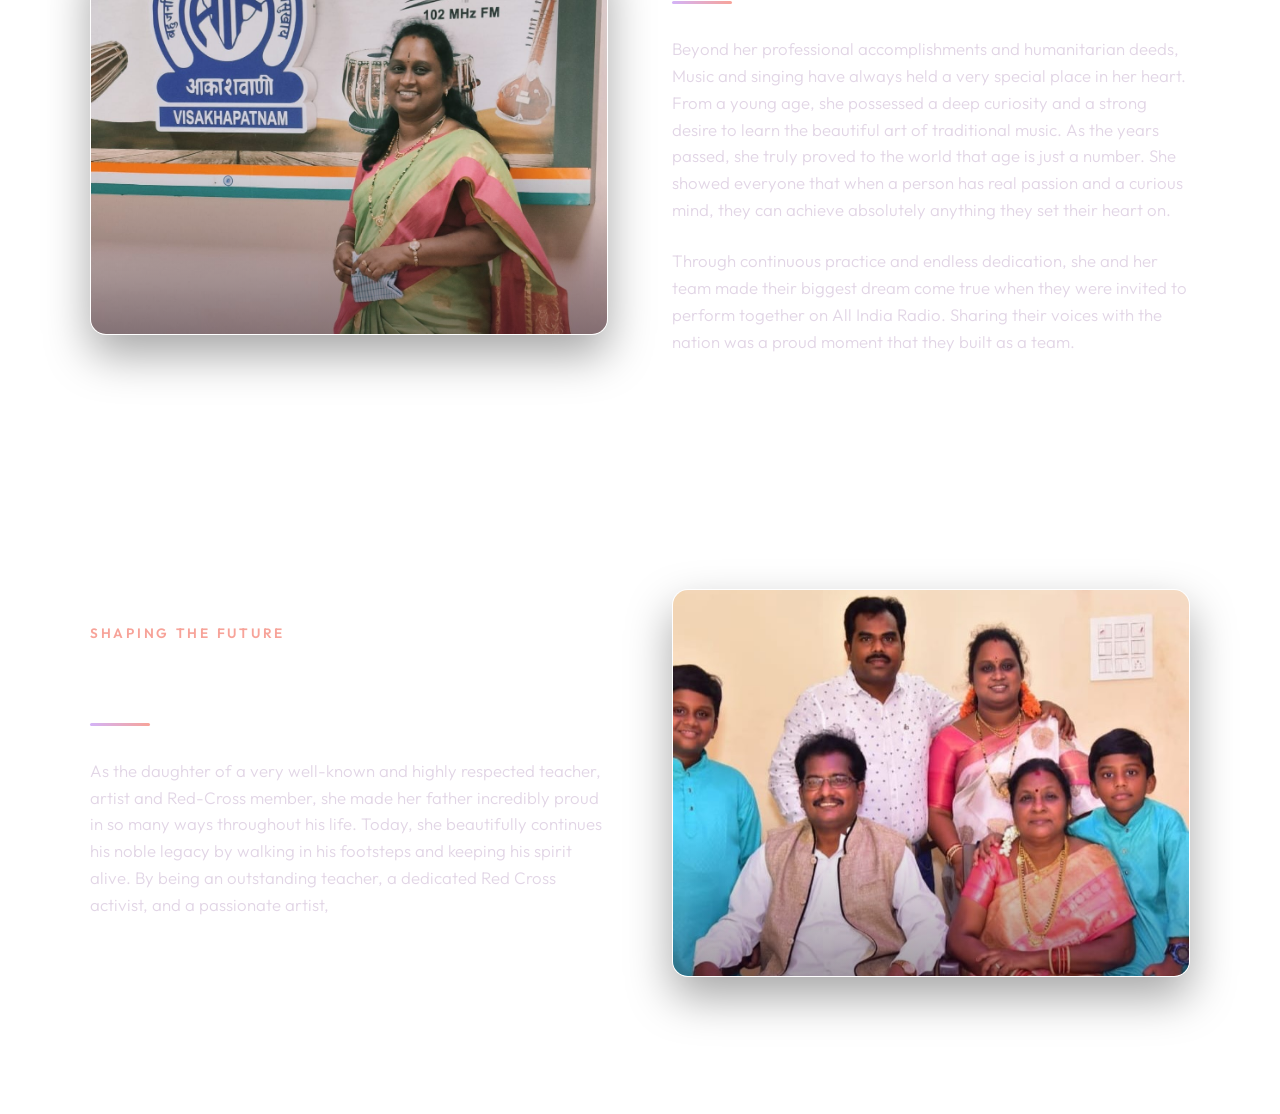
==== commit 672538ee: "Update index.html" ====
--- a/index.html
+++ b/index.html
@@ -89,17 +89,12 @@
                         Whenever there was a major charity event or an emergency, she was always at the front lines,
                         giving her time and energy.
                     </p>
+                    <div class="highlight-box accent-highlight">
                     <p>
                         What made her service truly special was her deep care for the poor and helpless. 
                         She knew that there were many families who desperately needed support but were too quiet,
                         uneducated, or confused to know who to ask or where to go for help.
                     </p>
-                    <div class="highlight-box accent-highlight">
-                        <p>
-                            She actively went out into the community to find these families, becoming a bridge between 
-                            them and the support they deserved. She gave a voice to those who could not speak for 
-                            themselves and comforted those who felt completely forgotten.
-                        </p>
                     </div>
                 </div>
                 <div class="image-side">
@@ -174,15 +169,11 @@
                     <h2>A great Legacy</h2>
                     <div class="divider"></div>
                     <p>
-                        As the daughter of a very well-known and highly respected teacher, she made her father incredibly proud 
+                        As the daughter of a very well-known and highly respected teacher, artist and Red-Cross member, she made her father incredibly proud 
                         in so many ways throughout his life. Today, she beautifully continues his noble legacy by walking in 
                         his footsteps and keeping his spirit alive. By being an outstanding teacher, a dedicated Red Cross 
                         activist, and a passionate artist,
                     </p>
-                    <blockquote class="large-quote">
-                        Her life is a shining example of true service, showing that her father's values lives on through 
-                        her. By always being there for her students as a kind guide and mentor,
-                    </blockquote>
                 </div>
                 <div class="image-side">
                     <div class="panel-card-wrapper">
